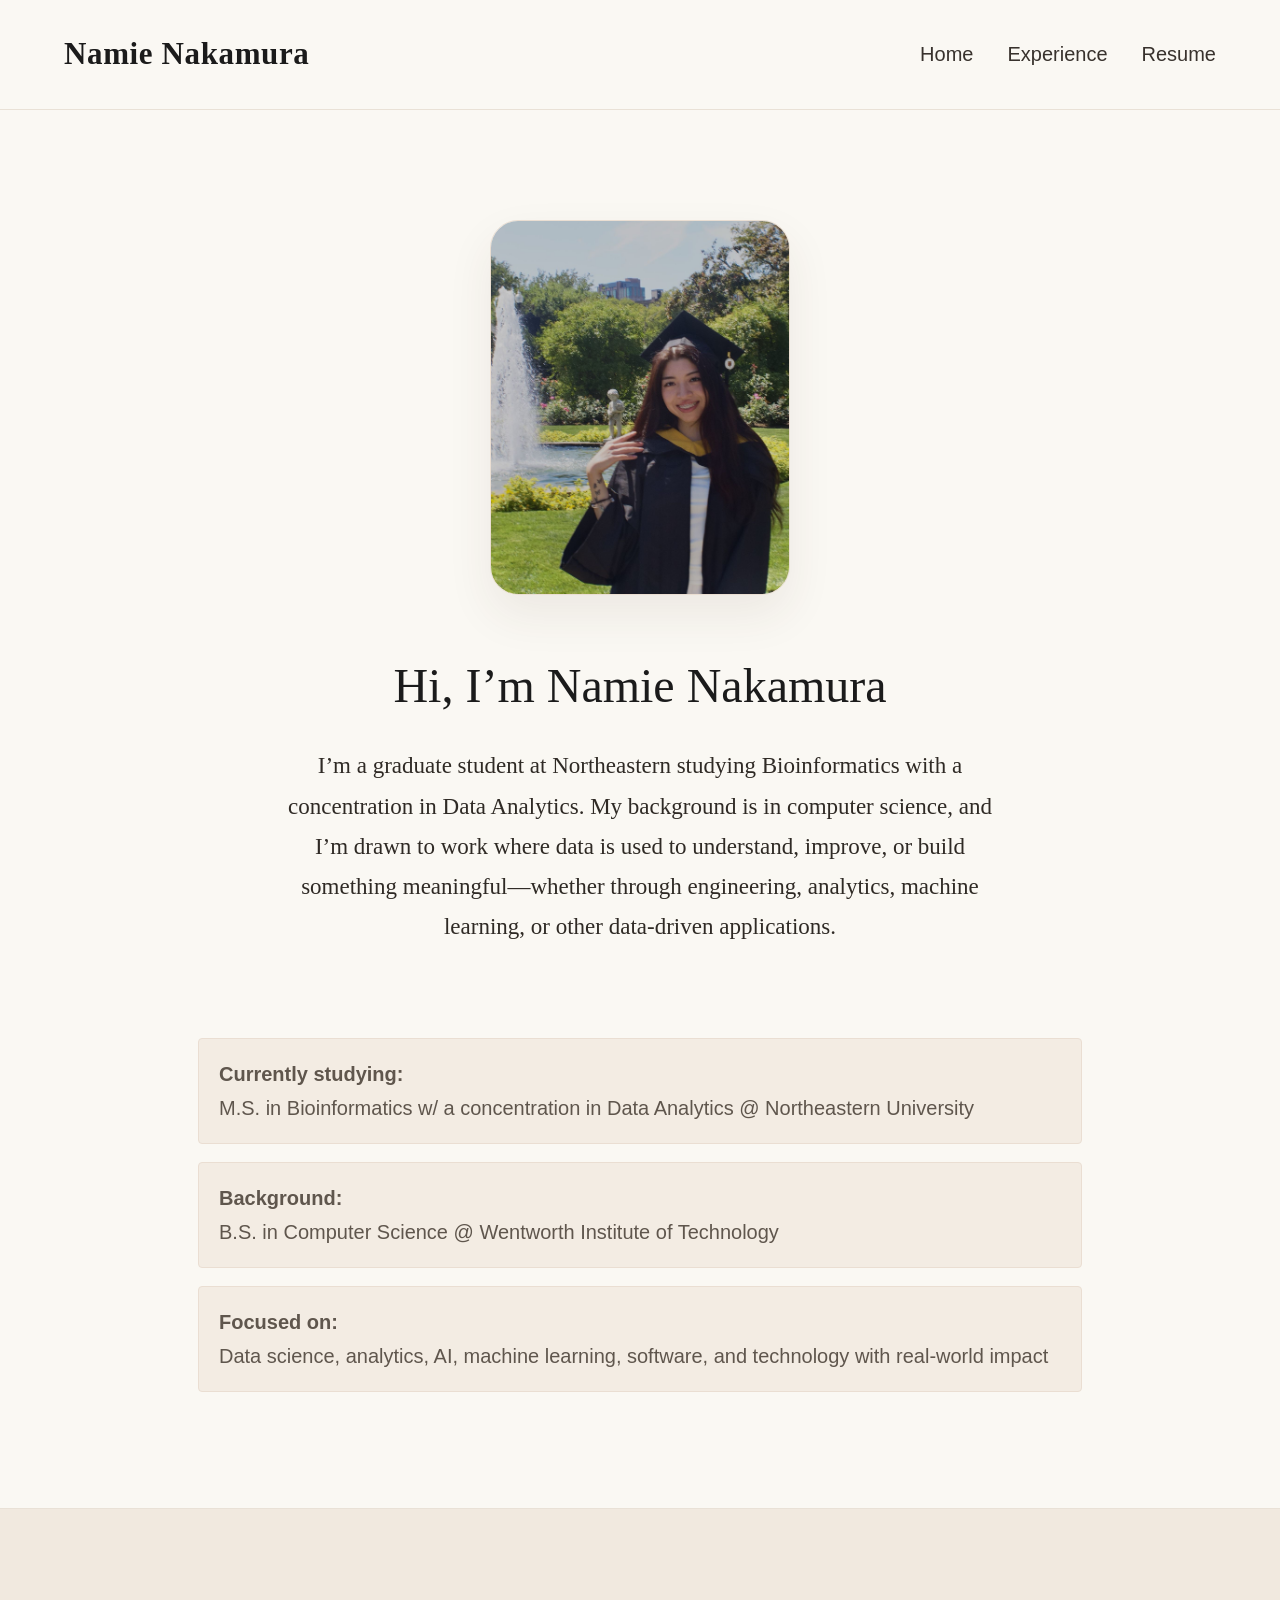
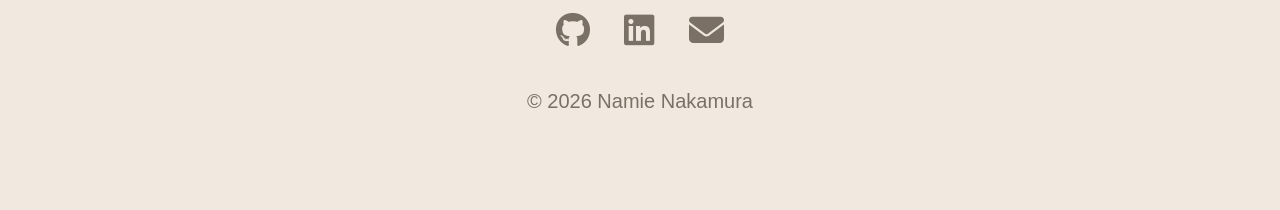
==== index.html @ 0ef627cf "fixed" ====
<!DOCTYPE html>
<html lang="en">
<head>
  <meta charset="UTF-8" />
  <meta name="viewport" content="width=device-width, initial-scale=1.0" />
  <title>Namie Nakamura | Home</title>

  <link rel="stylesheet" href="https://cdnjs.cloudflare.com/ajax/libs/font-awesome/6.5.0/css/all.min.css" />

  <style>
    * {
      margin: 0;
      padding: 0;
      box-sizing: border-box;
    }

    html {
      scroll-behavior: smooth;
    }

    body {
      font-family: Georgia, serif;
      background: #faf8f3;
      color: #1b1b1b;
      line-height: 1.7;
    }

    a {
      text-decoration: none;
      color: inherit;
    }

    nav {
      position: sticky;
      top: 0;
      z-index: 100;
      display: flex;
      justify-content: space-between;
      align-items: center;
      padding: 28px 64px;
      border-bottom: 1px solid #e9e1d6;
      background: rgba(250, 248, 243, 0.94);
      backdrop-filter: blur(10px);
    }

    .site-name {
      font-size: 31px;
      font-weight: 700;
      letter-spacing: 0.02em;
    }

    .nav-links {
      list-style: none;
      display: flex;
      gap: 34px;
      font-family: "Helvetica Neue", Arial, sans-serif;
      font-size: 20px;
      color: #38322d;
    }

    .nav-links a {
      transition: color 0.2s ease;
    }

    .nav-links a:hover {
      color: #1b1b1b;
    }

    .hero {
      max-width: 1000px;
      margin: 0 auto;
      padding: 100px 48px 70px;
      text-align: center;
      position: relative;
    }


    .hero-image-wrap {
      display: flex;
      justify-content: center;
    }

    .hero-image {
      width: 100%;
      max-width: 300px;
      margin: 10px 0px 50px 0;
      aspect-ratio: 4 / 5;
      object-fit: cover;
      border-radius: 28px;
      border: 1px solid #eaded2;
      background: linear-gradient(180deg, #f3ede6 0%, #ede4d8 100%);
      box-shadow: 0 20px 46px rgba(73, 52, 35, 0.08);
    }

    .intro-title {
      font-size: 48px;
      font-weight: 500;
      margin-bottom: 20px;
    }

    .section {
      max-width: 980px;
      margin: 0 auto;
      padding: 0 48px 92px;
    }

    .section-title {
      font-family: "Helvetica Neue", Arial, sans-serif;
      font-size: 13px;
      letter-spacing: 0.14em;
      text-transform: uppercase;
      color: #8f8176;
      margin-bottom: 26px;
    }

    .about-card {
      border-top: 1px solid #e9e1d6;
      padding-top: 28px;
      display: grid;
      grid-template-columns: 1.1fr 0.9fr;
      gap: 34px;
      align-items: start;
    }

    .hero-text p {
      font-family: Georgia, serif;
      font-size: 23px;
      line-height: 1.75;
      color: #2f2a25;
      max-width: 720px;
      margin: 0 auto 20px;
    }

    .about-side {
      font-family: "Helvetica Neue", Arial, sans-serif;
      color: #5f564d;
      font-size: 20px;
      display: grid;
      gap: 18px;
    }

    .about-highlight {
      padding: 18px 20px;
      background: #f3ece3;
      border: 1px solid #eaded2;
      border-radius: 4px;
    }

    footer {
      text-align: center;
      padding: 92px 40px;
      border-top: 1px solid #e9e1d6;
      background: #f1e9df;
      font-family: "Helvetica Neue", Arial, sans-serif;
      font-size: 20px;
      color: #7b7066;
      margin-top: 24px;
    }

    .footer-icons {
      display: flex;
      justify-content: center;
      gap: 34px;
      margin-bottom: 24px;
    }

    .footer-icons a {
      font-size: 35px;
      color: #7b7066;
      transition: transform 0.2s ease, color 0.2s ease;
    }

    .footer-icons a:hover {
      color: #1b1b1b;
      transform: translateY(-2px);
    }

    @media (max-width: 920px) {
      nav {
        padding: 24px 24px;
        flex-direction: column;
        gap: 14px;
      }

      .site-name {
        font-size: 26px;
      }

      .hero {
        padding: 70px 24px 52px;
      }

      .section {
        padding: 0 24px 80px;
      }

      .about-card {
        grid-template-columns: 1fr;
      }
    }
  </style>
</head>
<body>
  <nav>
    <div class="site-name">Namie Nakamura</div>
    <ul class="nav-links">
      <li><a href="home.html">Home</a></li>
      <li><a href="experience.html">Experience</a></li>
      <li><a href="resume.html">Resume</a></li>
    </ul>
  </nav>

  <main>
  <section class="hero">

    <div class="hero-image-wrap">
      <img class="hero-image" src="image.jpg" alt="Portrait of Namie Nakamura" />
    </div>
    <h1 class="intro-title">Hi, I’m Namie Nakamura</h1>
    <div class="hero-text">
      <p> I’m a graduate student at Northeastern studying Bioinformatics with a concentration in Data Analytics. My background is in computer science, and I’m drawn to work where data is used to understand, improve, or build something meaningful—whether through engineering, analytics, machine learning, or other data-driven applications.    
      </p>
      </div>

    
  </section>

  <section class="section">
    <div class="about-side">
      <div class="about-highlight">
        <strong>Currently studying:</strong><br />
        M.S. in Bioinformatics w/ a concentration in Data Analytics @ Northeastern University
      </div>
      <div class="about-highlight">
        <strong>Background:</strong><br />
        B.S. in Computer Science @ Wentworth Institute of Technology
      </div>
      <div class="about-highlight">
        <strong>Focused on:</strong><br />
        Data science, analytics, AI, machine learning, software, and technology with real-world impact
      </div>
    </div>
  </section>
</main>

  <footer>
    <div class="footer-icons">
      <a href="https://github.com/NakamuraNamie" target="_blank" title="GitHub">
        <i class="fa-brands fa-github"></i>
      </a>
      <a href="https://www.linkedin.com/in/namienakamura" target="_blank" title="LinkedIn">
        <i class="fa-brands fa-linkedin"></i>
      </a>
      <a href="mailto:nnkmr1126@gmail.com" title="Email">
        <i class="fa-solid fa-envelope"></i>
      </a>
    </div>
    <p>© 2026 Namie Nakamura</p>
  </footer>
</body>
</html>
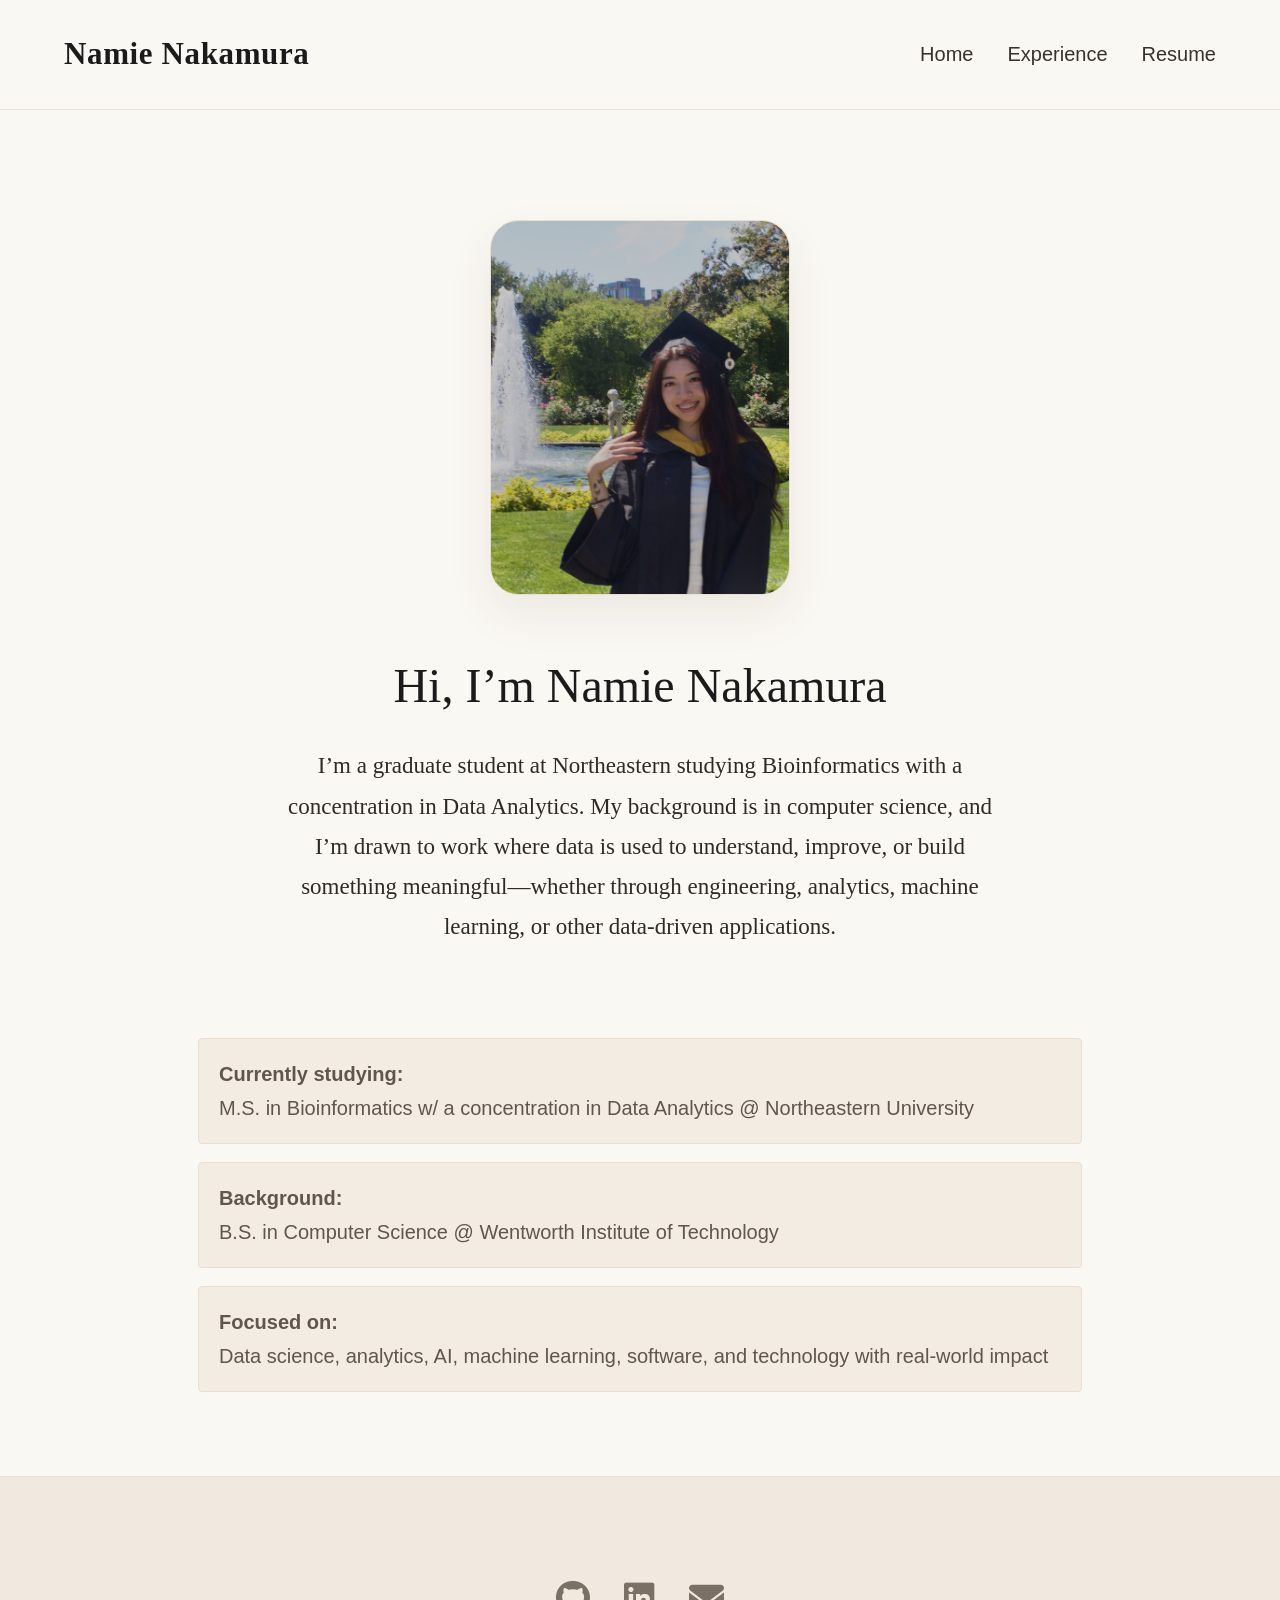
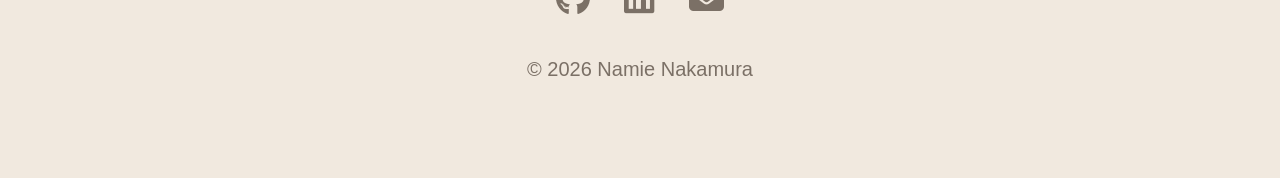
==== commit 7298731e: "added css instead of keeping it in html" ====
--- a/index.html
+++ b/index.html
@@ -6,207 +6,17 @@
   <title>Namie Nakamura | Home</title>
 
   <link rel="stylesheet" href="https://cdnjs.cloudflare.com/ajax/libs/font-awesome/6.5.0/css/all.min.css" />
+  <link rel="stylesheet" href="styles.css">
+  <link rel="stylesheet" href="index.css">
 
-  <style>
-    * {
-      margin: 0;
-      padding: 0;
-      box-sizing: border-box;
-    }
-
-    html {
-      scroll-behavior: smooth;
-    }
-
-    body {
-      font-family: Georgia, serif;
-      background: #faf8f3;
-      color: #1b1b1b;
-      line-height: 1.7;
-    }
-
-    a {
-      text-decoration: none;
-      color: inherit;
-    }
-
-    nav {
-      position: sticky;
-      top: 0;
-      z-index: 100;
-      display: flex;
-      justify-content: space-between;
-      align-items: center;
-      padding: 28px 64px;
-      border-bottom: 1px solid #e9e1d6;
-      background: rgba(250, 248, 243, 0.94);
-      backdrop-filter: blur(10px);
-    }
-
-    .site-name {
-      font-size: 31px;
-      font-weight: 700;
-      letter-spacing: 0.02em;
-    }
-
-    .nav-links {
-      list-style: none;
-      display: flex;
-      gap: 34px;
-      font-family: "Helvetica Neue", Arial, sans-serif;
-      font-size: 20px;
-      color: #38322d;
-    }
-
-    .nav-links a {
-      transition: color 0.2s ease;
-    }
-
-    .nav-links a:hover {
-      color: #1b1b1b;
-    }
-
-    .hero {
-      max-width: 1000px;
-      margin: 0 auto;
-      padding: 100px 48px 70px;
-      text-align: center;
-      position: relative;
-    }
-
-
-    .hero-image-wrap {
-      display: flex;
-      justify-content: center;
-    }
-
-    .hero-image {
-      width: 100%;
-      max-width: 300px;
-      margin: 10px 0px 50px 0;
-      aspect-ratio: 4 / 5;
-      object-fit: cover;
-      border-radius: 28px;
-      border: 1px solid #eaded2;
-      background: linear-gradient(180deg, #f3ede6 0%, #ede4d8 100%);
-      box-shadow: 0 20px 46px rgba(73, 52, 35, 0.08);
-    }
-
-    .intro-title {
-      font-size: 48px;
-      font-weight: 500;
-      margin-bottom: 20px;
-    }
-
-    .section {
-      max-width: 980px;
-      margin: 0 auto;
-      padding: 0 48px 92px;
-    }
-
-    .section-title {
-      font-family: "Helvetica Neue", Arial, sans-serif;
-      font-size: 13px;
-      letter-spacing: 0.14em;
-      text-transform: uppercase;
-      color: #8f8176;
-      margin-bottom: 26px;
-    }
-
-    .about-card {
-      border-top: 1px solid #e9e1d6;
-      padding-top: 28px;
-      display: grid;
-      grid-template-columns: 1.1fr 0.9fr;
-      gap: 34px;
-      align-items: start;
-    }
-
-    .hero-text p {
-      font-family: Georgia, serif;
-      font-size: 23px;
-      line-height: 1.75;
-      color: #2f2a25;
-      max-width: 720px;
-      margin: 0 auto 20px;
-    }
-
-    .about-side {
-      font-family: "Helvetica Neue", Arial, sans-serif;
-      color: #5f564d;
-      font-size: 20px;
-      display: grid;
-      gap: 18px;
-    }
-
-    .about-highlight {
-      padding: 18px 20px;
-      background: #f3ece3;
-      border: 1px solid #eaded2;
-      border-radius: 4px;
-    }
-
-    footer {
-      text-align: center;
-      padding: 92px 40px;
-      border-top: 1px solid #e9e1d6;
-      background: #f1e9df;
-      font-family: "Helvetica Neue", Arial, sans-serif;
-      font-size: 20px;
-      color: #7b7066;
-      margin-top: 24px;
-    }
-
-    .footer-icons {
-      display: flex;
-      justify-content: center;
-      gap: 34px;
-      margin-bottom: 24px;
-    }
-
-    .footer-icons a {
-      font-size: 35px;
-      color: #7b7066;
-      transition: transform 0.2s ease, color 0.2s ease;
-    }
-
-    .footer-icons a:hover {
-      color: #1b1b1b;
-      transform: translateY(-2px);
-    }
-
-    @media (max-width: 920px) {
-      nav {
-        padding: 24px 24px;
-        flex-direction: column;
-        gap: 14px;
-      }
-
-      .site-name {
-        font-size: 26px;
-      }
-
-      .hero {
-        padding: 70px 24px 52px;
-      }
-
-      .section {
-        padding: 0 24px 80px;
-      }
-
-      .about-card {
-        grid-template-columns: 1fr;
-      }
-    }
-  </style>
 </head>
 <body>
   <nav>
     <div class="site-name">Namie Nakamura</div>
     <ul class="nav-links">
-      <li><a href="home.html">Home</a></li>
-      <li><a href="experience.html">Experience</a></li>
-      <li><a href="resume.html">Resume</a></li>
+      <li><a href="/">Home</a></li>
+      <li><a href="/experience.html">Experience</a></li>
+      <li><a href="/resume.html">Resume</a></li>
     </ul>
   </nav>
 
--- a/styles.css
+++ b/styles.css
@@ -0,0 +1,189 @@
+/* RESET + GLOBAL */
+* {
+  margin: 0;
+  padding: 0;
+  box-sizing: border-box;
+}
+
+html {
+  scroll-behavior: smooth;
+}
+
+body {
+  font-family: Georgia, serif;
+  background: #faf8f3;
+  color: #1b1b1b;
+  line-height: 1.7;
+}
+
+a {
+  text-decoration: none;
+  color: inherit;
+}
+
+/* NAVBAR */
+nav {
+  position: sticky;
+  top: 0;
+  z-index: 100;
+  display: flex;
+  justify-content: space-between;
+  align-items: center;
+  padding: 28px 64px;
+  border-bottom: 1px solid #e9e1d6;
+  background: rgba(250, 248, 243, 0.94);
+  backdrop-filter: blur(10px);
+}
+
+.site-name {
+  font-size: 31px;
+  font-weight: 700;
+  letter-spacing: 0.02em;
+}
+
+.nav-links {
+  list-style: none;
+  display: flex;
+  gap: 34px;
+  font-family: "Helvetica Neue", Arial, sans-serif;
+  font-size: 20px;
+  color: #38322d;
+}
+
+.nav-links a {
+  transition: color 0.2s ease;
+}
+
+.nav-links a:hover,
+.nav-links a.active {
+  color: #1b1b1b;
+}
+
+/* GENERAL LAYOUT */
+.section {
+  max-width: 980px;
+  margin: 0 auto;
+  padding: 0 48px 60px;
+}
+
+/* EXPERIENCE PAGE */
+.subsection-title {
+  font-family: "Helvetica Neue", Arial, sans-serif;
+  font-size: 25px;
+  letter-spacing: 0.14em;
+  text-transform: uppercase;
+  color: #916e54;
+  margin: 50px 0 20px; /* reduced spacing */
+}
+
+.card {
+  border-top: 1px solid #382c1b;
+  padding: 20px 0;
+}
+
+.card-meta {
+  font-size: 15px;
+  font-family: "Helvetica Neue", Arial, sans-serif;
+  color: #8f8176;
+  margin-bottom: 15px;
+  letter-spacing: 0.05em;
+  text-transform: uppercase;
+}
+
+.card h3 {
+  font-size: 25px;
+  font-weight: 400;
+  margin-bottom: 5px;
+}
+
+.card p {
+  font-family: "Helvetica Neue", Arial, sans-serif;
+  font-size: 17px;
+  color: #5d5650;
+  margin-bottom: 10px;
+  max-width: 770px;
+}
+
+/* RESUME PAGE */
+.container {
+  max-width: 1000px;
+  margin: 0 auto;
+  padding: 80px 40px;
+  text-align: center;
+}
+
+.title {
+  font-size: 52px;
+  margin-bottom: 20px;
+}
+
+.pdf-viewer {
+  width: 100%;
+  height: 950px;
+  border: 1px solid #e9e1d6;
+  border-radius: 8px;
+  overflow: hidden;
+}
+
+/* FOOTER */
+footer {
+  text-align: center;
+  padding: 92px 40px;
+  border-top: 1px solid #e9e1d6;
+  background: #f1e9df;
+  font-family: "Helvetica Neue", Arial, sans-serif;
+  font-size: 20px;
+  color: #7b7066;
+  margin-top: 24px;
+}
+
+.footer-icons {
+  display: flex;
+  justify-content: center;
+  gap: 34px;
+  margin-bottom: 24px;
+}
+
+.footer-icons a {
+  font-size: 35px;
+  color: #7b7066;
+  transition: transform 0.2s ease, color 0.2s ease;
+}
+
+.footer-icons a:hover {
+  color: #1b1b1b;
+  transform: translateY(-2px);
+}
+
+/* MOBILE */
+@media (max-width: 768px) {
+  nav {
+    padding: 20px;
+    flex-direction: column;
+    gap: 14px;
+  }
+
+  .site-name {
+    font-size: 26px;
+  }
+
+  .section {
+    padding: 0 20px 40px;
+  }
+
+  .subsection-title {
+    margin: 30px 0 16px;
+  }
+
+  .container {
+    padding: 50px 20px;
+  }
+
+  .title {
+    font-size: 36px;
+  }
+
+  .pdf-viewer {
+    height: 500px;
+  }
+}
--- a/index.css
+++ b/index.css
@@ -0,0 +1,85 @@
+/* HERO SECTION */
+.hero {
+  max-width: 1000px;
+  margin: 0 auto;
+  padding: 100px 48px 70px;
+  text-align: center;
+}
+
+.hero-image-wrap {
+  display: flex;
+  justify-content: center;
+}
+
+.hero-image {
+  width: 100%;
+  max-width: 300px;
+  margin: 10px 0 50px;
+  aspect-ratio: 4 / 5;
+  object-fit: cover;
+  border-radius: 28px;
+  border: 1px solid #eaded2;
+  background: linear-gradient(180deg, #f3ede6 0%, #ede4d8 100%);
+  box-shadow: 0 20px 46px rgba(73, 52, 35, 0.08);
+}
+
+.intro-title {
+  font-size: 48px;
+  font-weight: 500;
+  margin-bottom: 20px;
+}
+
+/* TEXT */
+.hero-text p {
+  font-size: 23px;
+  line-height: 1.75;
+  color: #2f2a25;
+  max-width: 720px;
+  margin: 0 auto 20px;
+}
+
+/* ABOUT BOXES */
+.about-side {
+  font-family: "Helvetica Neue", Arial, sans-serif;
+  color: #5f564d;
+  font-size: 20px;
+  display: grid;
+  gap: 18px;
+}
+
+.about-highlight {
+  padding: 18px 20px;
+  background: #f3ece3;
+  border: 1px solid #eaded2;
+  border-radius: 4px;
+}
+
+/* MOBILE */
+@media (max-width: 768px) {
+  .hero {
+    padding: 50px 20px 30px;
+  }
+
+  .hero-image {
+    max-width: 220px;
+    margin-bottom: 30px;
+  }
+
+  .intro-title {
+    font-size: 28px;
+  }
+
+  .hero-text p {
+    font-size: 18px;
+    line-height: 1.6;
+  }
+
+  .about-side {
+    font-size: 17px;
+    gap: 14px;
+  }
+
+  .about-highlight {
+    padding: 14px 16px;
+  }
+}
